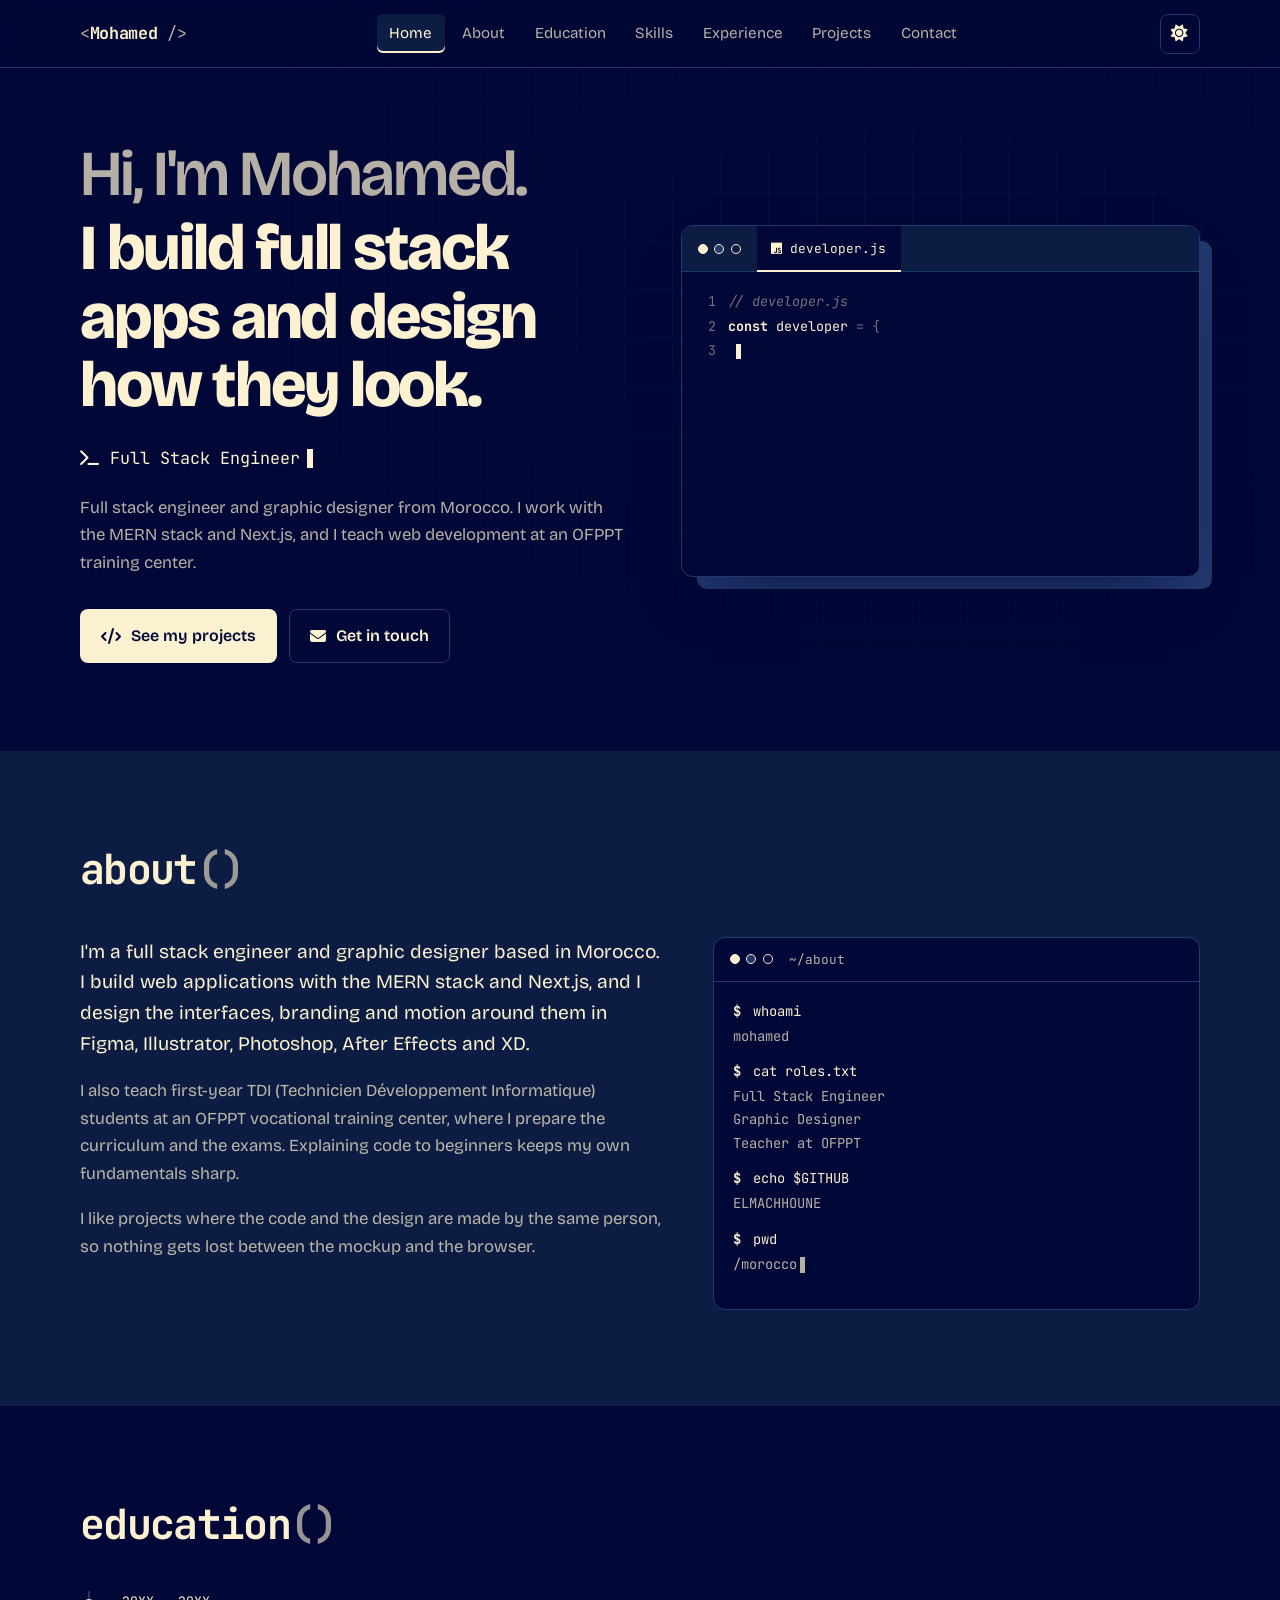
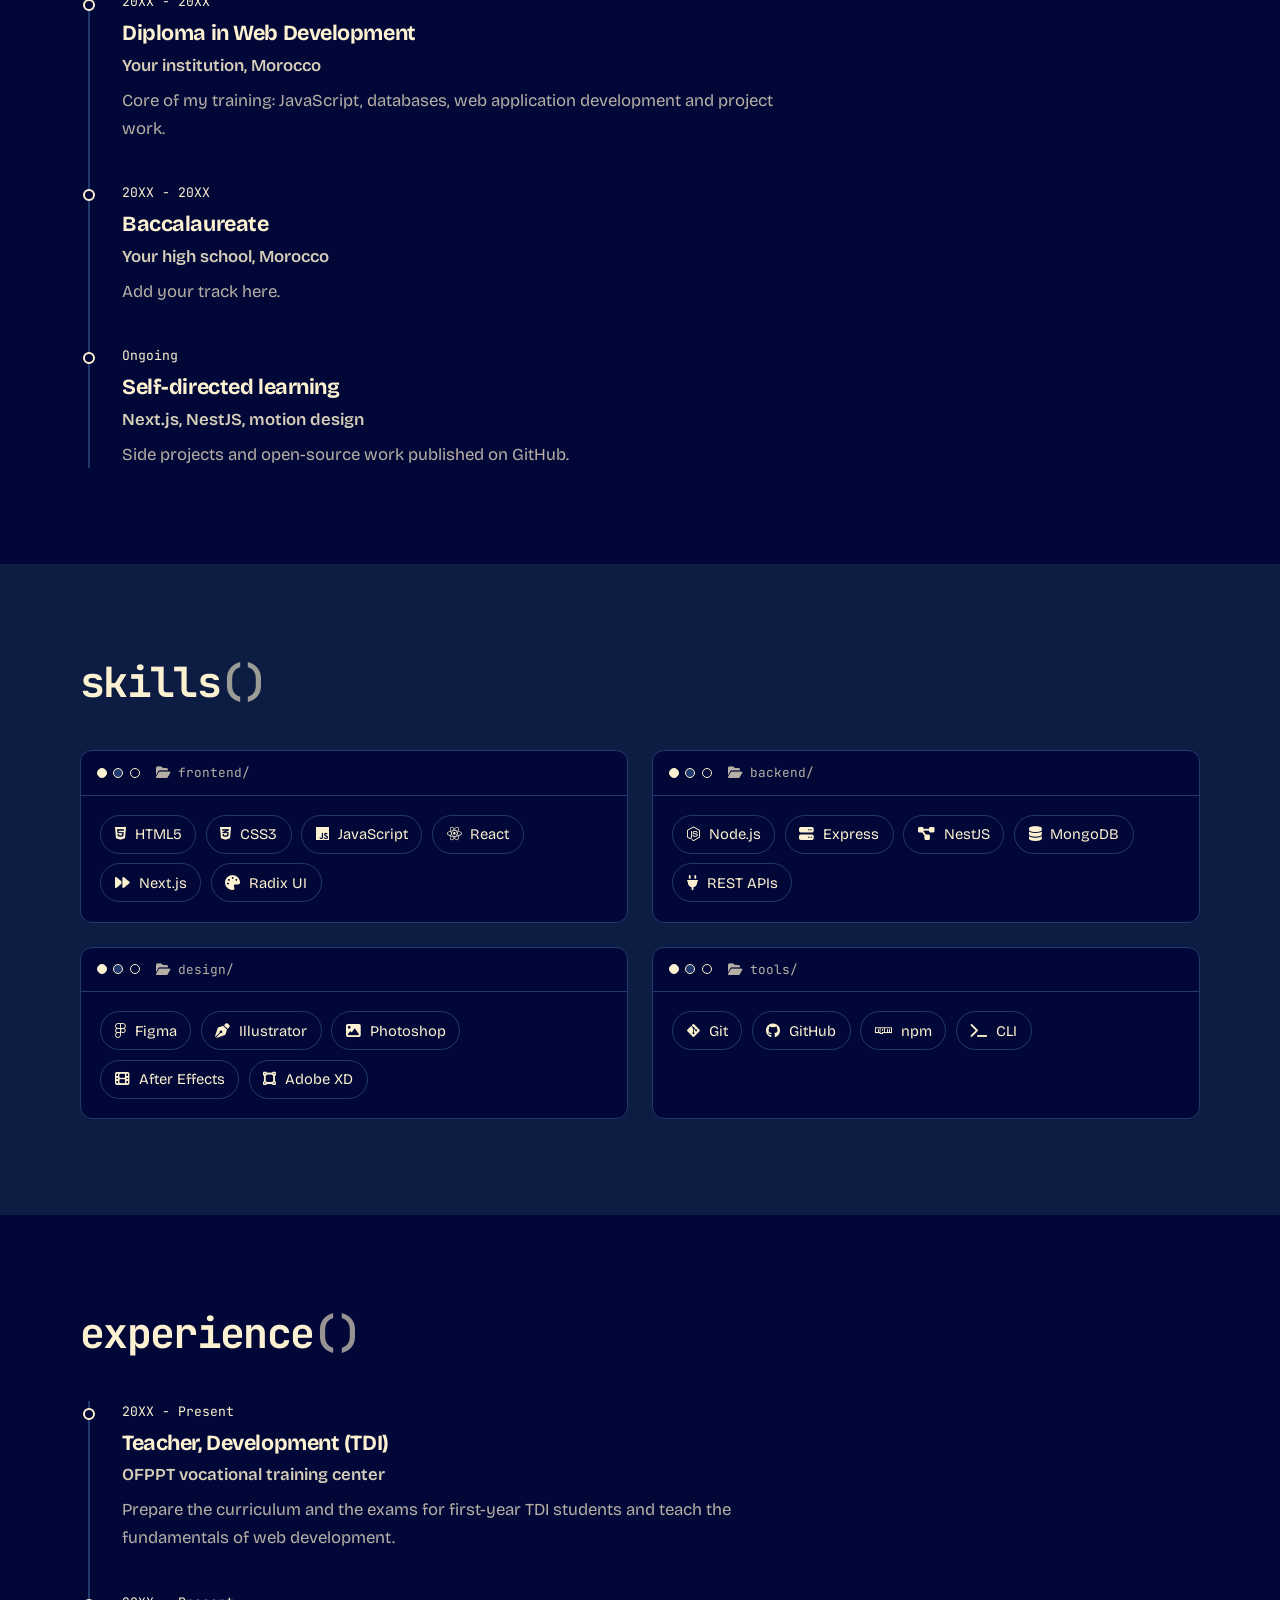
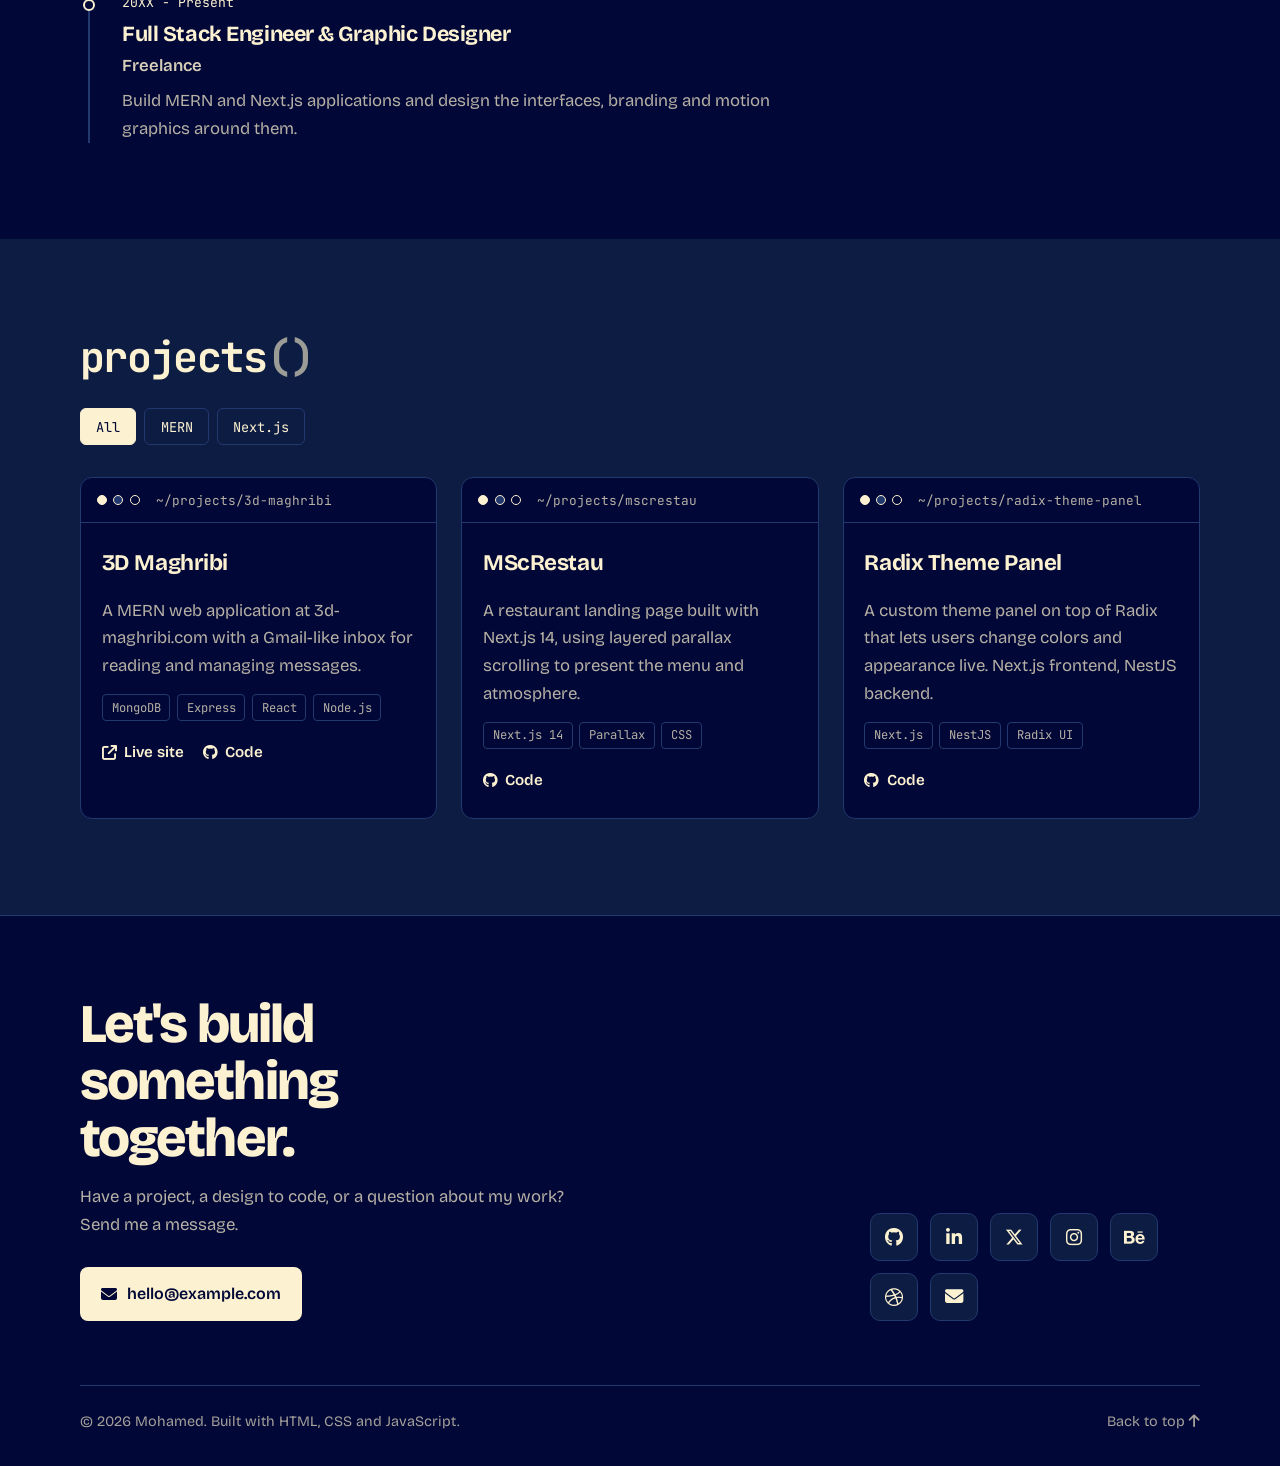
==== portfolio claude/index.html @ 21134407 "first commit" ====
<!doctype html>
<html lang="en" data-theme="dark">
  <head>
    <meta charset="UTF-8" />
    <meta name="viewport" content="width=device-width, initial-scale=1" />
    <title>Mohamed | Full Stack Engineer &amp; Graphic Designer</title>
    <meta
      name="description"
      content="Portfolio of Mohamed, a full stack engineer and graphic designer from Morocco working with the MERN stack and Next.js."
    />

    <link rel="preconnect" href="https://fonts.googleapis.com" />
    <link rel="preconnect" href="https://fonts.gstatic.com" crossorigin />
    <link
      href="https://fonts.googleapis.com/css2?family=Bricolage+Grotesque:opsz,wght@12..96,400;12..96,600;12..96,800&family=JetBrains+Mono:wght@400;500;700&display=swap"
      rel="stylesheet"
    />
    <link
      rel="stylesheet"
      href="https://cdnjs.cloudflare.com/ajax/libs/font-awesome/6.5.2/css/all.min.css"
    />
    <link rel="stylesheet" href="style.css" />

    <!-- Apply the saved theme before the page paints (prevents a flash) -->
    <script>
      (function () {
        try {
          var t = localStorage.getItem("theme");
          if (t) document.documentElement.setAttribute("data-theme", t);
        } catch (e) {}
      })();
    </script>
  </head>
  <body>
    <div class="progress" aria-hidden="true"></div>

    <!-- ============ NAVBAR ============ -->
    <header class="nav">
      <div class="container nav__inner">
        <a class="brand" href="#home" aria-label="Mohamed, back to top">
          <span class="brand__tag">&lt;</span>Mohamed<span class="brand__tag">
            /&gt;</span
          >
        </a>

        <nav class="nav__menu" id="menu" aria-label="Main">
          <ul class="nav__links">
            <li><a href="#home">Home</a></li>
            <li><a href="#about">About</a></li>
            <li><a href="#education">Education</a></li>
            <li><a href="#skills">Skills</a></li>
            <li><a href="#experience">Experience</a></li>
            <li><a href="#projects">Projects</a></li>
            <li><a href="#contact">Contact</a></li>
          </ul>
        </nav>

        <div class="nav__actions">
          <button
            class="icon-btn"
            id="themeToggle"
            type="button"
            aria-label="Switch to light theme"
          >
            <i class="fa-solid fa-sun" aria-hidden="true"></i>
          </button>
          <button
            class="icon-btn burger"
            id="burger"
            type="button"
            aria-label="Open menu"
            aria-expanded="false"
            aria-controls="menu"
          >
            <i class="fa-solid fa-bars" aria-hidden="true"></i>
          </button>
        </div>
      </div>
    </header>

    <main>
      <!-- ============ HERO ============ -->
      <section class="hero" id="home">
        <div class="container hero__grid">
          <div class="hero__copy">
            <h1 class="hero__title">
              <span class="hero__hello">Hi, I'm Mohamed.</span>
              I build full stack apps and design how they look.
            </h1>

            <p class="hero__role" aria-hidden="true">
              <i class="fa-solid fa-terminal"></i>
              <span id="role">Full Stack Engineer</span
              ><span class="caret caret--inline"></span>
            </p>

            <p class="hero__lead">
              Full stack engineer and graphic designer from Morocco. I work with
              the MERN stack and Next.js, and I teach web development at an
              OFPPT training center.
            </p>

            <div class="hero__cta">
              <a class="btn btn--primary" href="#projects">
                <i class="fa-solid fa-code" aria-hidden="true"></i> See my
                projects
              </a>
              <a class="btn btn--ghost" href="#contact">
                <i class="fa-solid fa-envelope" aria-hidden="true"></i> Get in
                touch
              </a>
            </div>
          </div>

          <figure
            class="editor"
            aria-label="A code editor showing a summary of Mohamed's profile"
          >
            <div class="editor__bar">
              <span class="dots" aria-hidden="true"><i></i><i></i><i></i></span>
              <span class="editor__tab"
                ><i class="fa-brands fa-js" aria-hidden="true"></i>
                developer.js</span
              >
            </div>
            <pre
              class="editor__body"
              aria-hidden="true"
            ><code id="code"></code></pre>
          </figure>
        </div>
      </section>

      <!-- ============ ABOUT ============ -->
      <section class="section section--alt" id="about">
        <div class="container">
          <h2 class="title">
            <span>about</span><span class="title__paren">()</span>
          </h2>

          <div class="about">
            <div class="about__text">
              <p>
                I'm a full stack engineer and graphic designer based in Morocco.
                I build web applications with the MERN stack and Next.js, and I
                design the interfaces, branding and motion around them in Figma,
                Illustrator, Photoshop, After Effects and XD.
              </p>
              <p>
                I also teach first-year TDI (Technicien Développement
                Informatique) students at an OFPPT vocational training center,
                where I prepare the curriculum and the exams. Explaining code to
                beginners keeps my own fundamentals sharp.
              </p>
              <p>
                I like projects where the code and the design are made by the
                same person, so nothing gets lost between the mockup and the
                browser.
              </p>
            </div>

            <div
              class="window"
              role="img"
              aria-label="Terminal output: whoami, roles, github and location"
            >
              <div class="window__bar">
                <span class="dots" aria-hidden="true"
                  ><i></i><i></i><i></i
                ></span>
                <span class="window__path">~/about</span>
              </div>
              <div class="term" aria-hidden="true">
                <p><span class="term__prompt">$</span> whoami</p>
                <p class="term__out">mohamed</p>
                <p><span class="term__prompt">$</span> cat roles.txt</p>
                <p class="term__out">
                  Full Stack Engineer<br />Graphic Designer<br />Teacher at
                  OFPPT
                </p>
                <p><span class="term__prompt">$</span> echo $GITHUB</p>
                <p class="term__out">ELMACHHOUNE</p>
                <p><span class="term__prompt">$</span> pwd</p>
                <p class="term__out">
                  /morocco <span class="caret caret--inline"></span>
                </p>
              </div>
            </div>
          </div>
        </div>
      </section>

      <!-- ============ EDUCATION ============ -->
      <!-- EDIT: replace the placeholder diplomas, schools and years with your own -->
      <section class="section" id="education">
        <div class="container">
          <h2 class="title">
            <span>education</span><span class="title__paren">()</span>
          </h2>

          <ol class="timeline">
            <li class="timeline__item">
              <p class="timeline__meta">20XX - 20XX</p>
              <h3>Diploma in Web Development</h3>
              <p class="timeline__where">Your institution, Morocco</p>
              <p>
                Core of my training: JavaScript, databases, web application
                development and project work.
              </p>
            </li>
            <li class="timeline__item">
              <p class="timeline__meta">20XX - 20XX</p>
              <h3>Baccalaureate</h3>
              <p class="timeline__where">Your high school, Morocco</p>
              <p>Add your track here.</p>
            </li>
            <li class="timeline__item">
              <p class="timeline__meta">Ongoing</p>
              <h3>Self-directed learning</h3>
              <p class="timeline__where">Next.js, NestJS, motion design</p>
              <p>Side projects and open-source work published on GitHub.</p>
            </li>
          </ol>
        </div>
      </section>

      <!-- ============ SKILLS ============ -->
      <section class="section section--alt" id="skills">
        <div class="container">
          <h2 class="title">
            <span>skills</span><span class="title__paren">()</span>
          </h2>

          <div class="skills">
            <article class="window">
              <div class="window__bar">
                <span class="dots" aria-hidden="true"
                  ><i></i><i></i><i></i
                ></span>
                <span class="window__path"
                  ><i class="fa-solid fa-folder-open" aria-hidden="true"></i>
                  frontend/</span
                >
              </div>
              <ul class="chips">
                <li class="chip">
                  <i class="fa-brands fa-html5" aria-hidden="true"></i> HTML5
                </li>
                <li class="chip">
                  <i class="fa-brands fa-css3-alt" aria-hidden="true"></i> CSS3
                </li>
                <li class="chip">
                  <i class="fa-brands fa-js" aria-hidden="true"></i> JavaScript
                </li>
                <li class="chip">
                  <i class="fa-brands fa-react" aria-hidden="true"></i> React
                </li>
                <li class="chip">
                  <i class="fa-solid fa-forward" aria-hidden="true"></i> Next.js
                </li>
                <li class="chip">
                  <i class="fa-solid fa-palette" aria-hidden="true"></i> Radix
                  UI
                </li>
              </ul>
            </article>

            <article class="window">
              <div class="window__bar">
                <span class="dots" aria-hidden="true"
                  ><i></i><i></i><i></i
                ></span>
                <span class="window__path"
                  ><i class="fa-solid fa-folder-open" aria-hidden="true"></i>
                  backend/</span
                >
              </div>
              <ul class="chips">
                <li class="chip">
                  <i class="fa-brands fa-node-js" aria-hidden="true"></i>
                  Node.js
                </li>
                <li class="chip">
                  <i class="fa-solid fa-server" aria-hidden="true"></i> Express
                </li>
                <li class="chip">
                  <i class="fa-solid fa-diagram-project" aria-hidden="true"></i>
                  NestJS
                </li>
                <li class="chip">
                  <i class="fa-solid fa-database" aria-hidden="true"></i>
                  MongoDB
                </li>
                <li class="chip">
                  <i class="fa-solid fa-plug" aria-hidden="true"></i> REST APIs
                </li>
              </ul>
            </article>

            <article class="window">
              <div class="window__bar">
                <span class="dots" aria-hidden="true"
                  ><i></i><i></i><i></i
                ></span>
                <span class="window__path"
                  ><i class="fa-solid fa-folder-open" aria-hidden="true"></i>
                  design/</span
                >
              </div>
              <ul class="chips">
                <li class="chip">
                  <i class="fa-brands fa-figma" aria-hidden="true"></i> Figma
                </li>
                <li class="chip">
                  <i class="fa-solid fa-pen-nib" aria-hidden="true"></i>
                  Illustrator
                </li>
                <li class="chip">
                  <i class="fa-solid fa-image" aria-hidden="true"></i> Photoshop
                </li>
                <li class="chip">
                  <i class="fa-solid fa-film" aria-hidden="true"></i> After
                  Effects
                </li>
                <li class="chip">
                  <i class="fa-solid fa-vector-square" aria-hidden="true"></i>
                  Adobe XD
                </li>
              </ul>
            </article>

            <article class="window">
              <div class="window__bar">
                <span class="dots" aria-hidden="true"
                  ><i></i><i></i><i></i
                ></span>
                <span class="window__path"
                  ><i class="fa-solid fa-folder-open" aria-hidden="true"></i>
                  tools/</span
                >
              </div>
              <ul class="chips">
                <li class="chip">
                  <i class="fa-brands fa-git-alt" aria-hidden="true"></i> Git
                </li>
                <li class="chip">
                  <i class="fa-brands fa-github" aria-hidden="true"></i> GitHub
                </li>
                <li class="chip">
                  <i class="fa-brands fa-npm" aria-hidden="true"></i> npm
                </li>
                <li class="chip">
                  <i class="fa-solid fa-terminal" aria-hidden="true"></i> CLI
                </li>
              </ul>
            </article>
          </div>
        </div>
      </section>

      <!-- ============ EXPERIENCE ============ -->
      <!-- EDIT: adjust dates and add more roles as needed -->
      <section class="section" id="experience">
        <div class="container">
          <h2 class="title">
            <span>experience</span><span class="title__paren">()</span>
          </h2>

          <ol class="timeline">
            <li class="timeline__item">
              <p class="timeline__meta">20XX - Present</p>
              <h3>Teacher, Development (TDI)</h3>
              <p class="timeline__where">OFPPT vocational training center</p>
              <p>
                Prepare the curriculum and the exams for first-year TDI students
                and teach the fundamentals of web development.
              </p>
            </li>
            <li class="timeline__item">
              <p class="timeline__meta">20XX - Present</p>
              <h3>Full Stack Engineer &amp; Graphic Designer</h3>
              <p class="timeline__where">Freelance</p>
              <p>
                Build MERN and Next.js applications and design the interfaces,
                branding and motion graphics around them.
              </p>
            </li>
          </ol>
        </div>
      </section>

      <!-- ============ PROJECTS ============ -->
      <!-- EDIT: update repository links. Add more cards by copying one <article> -->
      <section class="section section--alt" id="projects">
        <div class="container">
          <h2 class="title">
            <span>projects</span><span class="title__paren">()</span>
          </h2>

          <div class="filters" role="group" aria-label="Filter projects">
            <button
              class="filter is-active"
              type="button"
              data-filter="all"
              aria-pressed="true"
            >
              All
            </button>
            <button
              class="filter"
              type="button"
              data-filter="mern"
              aria-pressed="false"
            >
              MERN
            </button>
            <button
              class="filter"
              type="button"
              data-filter="next"
              aria-pressed="false"
            >
              Next.js
            </button>
          </div>

          <div class="projects">
            <article class="window project" data-tags="mern">
              <div class="window__bar">
                <span class="dots" aria-hidden="true"
                  ><i></i><i></i><i></i
                ></span>
                <span class="window__path">~/projects/3d-maghribi</span>
              </div>
              <div class="project__body">
                <h3>3D Maghribi</h3>
                <p>
                  A MERN web application at 3d-maghribi.com with a Gmail-like
                  inbox for reading and managing messages.
                </p>
                <ul class="tags">
                  <li>MongoDB</li>
                  <li>Express</li>
                  <li>React</li>
                  <li>Node.js</li>
                </ul>
                <div class="project__links">
                  <a
                    href="https://3d-maghribi.com"
                    target="_blank"
                    rel="noopener noreferrer"
                    ><i
                      class="fa-solid fa-arrow-up-right-from-square"
                      aria-hidden="true"
                    ></i>
                    Live site</a
                  >
                  <a
                    href="https://github.com/ELMACHHOUNE"
                    target="_blank"
                    rel="noopener noreferrer"
                    ><i class="fa-brands fa-github" aria-hidden="true"></i>
                    Code</a
                  >
                </div>
              </div>
            </article>

            <article class="window project" data-tags="next">
              <div class="window__bar">
                <span class="dots" aria-hidden="true"
                  ><i></i><i></i><i></i
                ></span>
                <span class="window__path">~/projects/mscrestau</span>
              </div>
              <div class="project__body">
                <h3>MScRestau</h3>
                <p>
                  A restaurant landing page built with Next.js 14, using layered
                  parallax scrolling to present the menu and atmosphere.
                </p>
                <ul class="tags">
                  <li>Next.js 14</li>
                  <li>Parallax</li>
                  <li>CSS</li>
                </ul>
                <div class="project__links">
                  <a
                    href="https://github.com/ELMACHHOUNE"
                    target="_blank"
                    rel="noopener noreferrer"
                    ><i class="fa-brands fa-github" aria-hidden="true"></i>
                    Code</a
                  >
                </div>
              </div>
            </article>

            <article class="window project" data-tags="next">
              <div class="window__bar">
                <span class="dots" aria-hidden="true"
                  ><i></i><i></i><i></i
                ></span>
                <span class="window__path">~/projects/radix-theme-panel</span>
              </div>
              <div class="project__body">
                <h3>Radix Theme Panel</h3>
                <p>
                  A custom theme panel on top of Radix that lets users change
                  colors and appearance live. Next.js frontend, NestJS backend.
                </p>
                <ul class="tags">
                  <li>Next.js</li>
                  <li>NestJS</li>
                  <li>Radix UI</li>
                </ul>
                <div class="project__links">
                  <a
                    href="https://github.com/ELMACHHOUNE"
                    target="_blank"
                    rel="noopener noreferrer"
                    ><i class="fa-brands fa-github" aria-hidden="true"></i>
                    Code</a
                  >
                </div>
              </div>
            </article>
          </div>
        </div>
      </section>
    </main>

    <!-- ============ FOOTER ============ -->
    <!-- EDIT: replace the email and the social links with your own -->
    <footer class="footer" id="contact">
      <div class="container">
        <div class="footer__top">
          <div>
            <h2 class="footer__title">Let's build something together.</h2>
            <p class="footer__lead">
              Have a project, a design to code, or a question about my work?
              Send me a message.
            </p>
            <a class="btn btn--primary" href="mailto:hello@example.com">
              <i class="fa-solid fa-envelope" aria-hidden="true"></i>
              hello@example.com
            </a>
          </div>

          <ul class="social" aria-label="Social media">
            <li>
              <a
                href="https://github.com/ELMACHHOUNE"
                target="_blank"
                rel="noopener noreferrer"
                aria-label="GitHub"
                ><i class="fa-brands fa-github"></i
              ></a>
            </li>
            <li>
              <a
                href="https://www.linkedin.com/in/your-username"
                target="_blank"
                rel="noopener noreferrer"
                aria-label="LinkedIn"
                ><i class="fa-brands fa-linkedin-in"></i
              ></a>
            </li>
            <li>
              <a
                href="https://x.com/your-username"
                target="_blank"
                rel="noopener noreferrer"
                aria-label="X (Twitter)"
                ><i class="fa-brands fa-x-twitter"></i
              ></a>
            </li>
            <li>
              <a
                href="https://www.instagram.com/your-username"
                target="_blank"
                rel="noopener noreferrer"
                aria-label="Instagram"
                ><i class="fa-brands fa-instagram"></i
              ></a>
            </li>
            <li>
              <a
                href="https://www.behance.net/your-username"
                target="_blank"
                rel="noopener noreferrer"
                aria-label="Behance"
                ><i class="fa-brands fa-behance"></i
              ></a>
            </li>
            <li>
              <a
                href="https://dribbble.com/your-username"
                target="_blank"
                rel="noopener noreferrer"
                aria-label="Dribbble"
                ><i class="fa-brands fa-dribbble"></i
              ></a>
            </li>
            <li>
              <a href="mailto:hello@example.com" aria-label="Email"
                ><i class="fa-solid fa-envelope"></i
              ></a>
            </li>
          </ul>
        </div>

        <div class="footer__bottom">
          <p>
            &copy; <span id="year">2026</span> Mohamed. Built with HTML, CSS and
            JavaScript.
          </p>
          <a href="#home"
            >Back to top <i class="fa-solid fa-arrow-up" aria-hidden="true"></i
          ></a>
        </div>
      </div>
    </footer>

    <script src="script.js"></script>
  </body>
</html>
---- portfolio claude/style.css ----
/* ==========================================================
   Palette
   #FCF1D0  cream
   #22396F  blue
   #0D1C42  navy
   #010736  midnight
   ========================================================== */

:root {
  --cream: #fcf1d0;
  --blue: #22396f;
  --navy: #0d1c42;
  --midnight: #010736;

  /* Theme tokens (dark is the default) */
  --bg: var(--midnight);
  --bg-2: var(--navy);
  --line: var(--blue);
  --text: var(--cream);
  --muted: color-mix(in srgb, var(--cream) 72%, transparent);
  --accent: var(--cream);
  --on-accent: var(--midnight);

  --nav-h: 68px;
  --radius: 10px;
  --font-sans:
    "Bricolage Grotesque", system-ui, -apple-system, "Segoe UI", sans-serif;
  --font-mono:
    "JetBrains Mono", ui-monospace, "SFMono-Regular", Menlo, Consolas, monospace;
}

[data-theme="light"] {
  --bg: var(--cream);
  --bg-2: color-mix(in srgb, var(--cream) 90%, var(--blue) 10%);
  --line: color-mix(in srgb, var(--blue) 40%, transparent);
  --text: var(--midnight);
  --muted: color-mix(in srgb, var(--midnight) 72%, transparent);
  --accent: var(--blue);
  --on-accent: var(--cream);
}

/* ---------- Base ---------- */
*,
*::before,
*::after {
  box-sizing: border-box;
}

html {
  scroll-behavior: smooth;
}

body {
  margin: 0;
  font-family: var(--font-sans);
  font-size: 1.05rem;
  line-height: 1.65;
  color: var(--text);
  background: var(--bg);
  -webkit-font-smoothing: antialiased;
  transition:
    background-color 0.3s,
    color 0.3s;
}

h1,
h2,
h3,
p,
ul,
ol,
figure {
  margin: 0;
}
ul,
ol {
  padding: 0;
  list-style: none;
}
a {
  color: inherit;
  text-decoration: none;
}
img {
  max-width: 100%;
  display: block;
}
button {
  font: inherit;
  color: inherit;
  cursor: pointer;
}

::selection {
  background: var(--blue);
  color: var(--cream);
}

:focus-visible {
  outline: 2px solid var(--accent);
  outline-offset: 3px;
  border-radius: 4px;
}

.container {
  width: min(1120px, 100% - 2.5rem);
  margin-inline: auto;
}

/* ---------- Scroll progress ---------- */
.progress {
  position: fixed;
  inset: 0 0 auto 0;
  height: 3px;
  background: var(--accent);
  transform-origin: left;
  transform: scaleX(var(--p, 0));
  z-index: 101;
}

/* ---------- Navbar ---------- */
.nav {
  position: fixed;
  inset: 0 0 auto 0;
  z-index: 100;
  height: var(--nav-h);
  background: color-mix(in srgb, var(--bg) 86%, transparent);
  -webkit-backdrop-filter: blur(10px);
  backdrop-filter: blur(10px);
  border-bottom: 1px solid var(--line);
}

.nav__inner {
  height: 100%;
  display: flex;
  align-items: center;
  justify-content: space-between;
  gap: 1rem;
}

.brand {
  font-family: var(--font-mono);
  font-weight: 700;
  font-size: 1.05rem;
  letter-spacing: -0.02em;
}
.brand__tag {
  color: var(--muted);
  font-weight: 400;
}

.nav__links {
  display: flex;
  gap: 0.25rem;
}

.nav__links a {
  display: block;
  padding: 0.45rem 0.8rem;
  border-radius: 6px;
  font-size: 0.95rem;
  color: var(--muted);
  transition:
    color 0.2s,
    background-color 0.2s;
}
.nav__links a:hover {
  color: var(--text);
  background: var(--bg-2);
}
.nav__links a.is-active {
  color: var(--text);
  background: var(--bg-2);
  box-shadow: inset 0 -2px 0 var(--accent);
}

.nav__actions {
  display: flex;
  gap: 0.5rem;
}

.icon-btn {
  display: inline-grid;
  place-items: center;
  width: 40px;
  height: 40px;
  border: 1px solid var(--line);
  border-radius: 8px;
  background: transparent;
  transition:
    background-color 0.2s,
    border-color 0.2s;
}
.icon-btn:hover {
  background: var(--bg-2);
  border-color: var(--accent);
}

.burger {
  display: none;
}

@media (max-width: 860px) {
  .burger {
    display: inline-grid;
  }

  .nav__menu {
    position: absolute;
    inset: var(--nav-h) 0 auto 0;
    display: none;
    padding: 0.75rem 1.25rem 1.25rem;
    background: var(--bg);
    border-bottom: 1px solid var(--line);
  }
  .nav__menu.is-open {
    display: block;
  }
  .nav__links {
    flex-direction: column;
  }
  .nav__links a {
    padding: 0.75rem 0.8rem;
  }
}

/* ---------- Buttons ---------- */
.btn {
  display: inline-flex;
  align-items: center;
  gap: 0.6rem;
  padding: 0.8rem 1.25rem;
  border: 1px solid transparent;
  border-radius: 8px;
  font-weight: 600;
  font-size: 1rem;
  transition:
    transform 0.15s,
    background-color 0.2s,
    border-color 0.2s;
}
.btn:hover {
  transform: translateY(-2px);
}

.btn--primary {
  background: var(--accent);
  color: var(--on-accent);
}
.btn--ghost {
  border-color: var(--line);
  background: transparent;
  color: var(--text);
}
.btn--ghost:hover {
  border-color: var(--accent);
  background: var(--bg-2);
}

/* ---------- Hero ---------- */
.hero {
  position: relative;
  padding: calc(var(--nav-h) + 4.5rem) 0 5.5rem;
  overflow: hidden;
}

/* faint code-grid backdrop */
.hero::before {
  content: "";
  position: absolute;
  inset: 0;
  background-image:
    linear-gradient(var(--line) 1px, transparent 1px),
    linear-gradient(90deg, var(--line) 1px, transparent 1px);
  background-size: 48px 48px;
  opacity: 0.22;
  -webkit-mask-image: radial-gradient(
    ellipse at 70% 40%,
    #000 0%,
    transparent 70%
  );
  mask-image: radial-gradient(ellipse at 70% 40%, #000 0%, transparent 70%);
  pointer-events: none;
}

.hero__grid {
  position: relative;
  display: grid;
  grid-template-columns: 1.05fr 1fr;
  gap: 3.5rem;
  align-items: center;
}

.hero__title {
  font-size: clamp(2.3rem, 5.2vw, 4rem);
  font-weight: 800;
  line-height: 1.07;
  letter-spacing: -0.035em;
}
.hero__hello {
  display: block;
  color: var(--muted);
  font-weight: 600;
  margin-bottom: 0.35rem;
}

.hero__role {
  display: flex;
  align-items: center;
  gap: 0.7rem;
  margin-top: 1.5rem;
  min-height: 1.8em;
  font-family: var(--font-mono);
  font-size: 1.05rem;
  color: var(--accent);
}

.hero__lead {
  max-width: 54ch;
  margin-top: 1.25rem;
  color: var(--muted);
}

.hero__cta {
  display: flex;
  flex-wrap: wrap;
  gap: 0.8rem;
  margin-top: 2rem;
}

@media (max-width: 920px) {
  .hero__grid {
    grid-template-columns: 1fr;
    gap: 2.5rem;
  }
}

/* ---------- Code editor (hero) ---------- */
.editor {
  --e-dim: color-mix(in srgb, var(--cream) 45%, transparent);
  --e-prop: color-mix(in srgb, var(--cream) 62%, var(--blue));

  background: var(--midnight);
  color: var(--cream);
  border: 1px solid var(--blue);
  border-radius: 12px;
  box-shadow:
    0 30px 60px -30px rgba(1, 7, 54, 0.8),
    14px 14px 0 -2px var(--blue);
  overflow: hidden;
}

.editor__bar {
  display: flex;
  align-items: center;
  gap: 1rem;
  padding: 0 1rem;
  background: var(--navy);
  border-bottom: 1px solid var(--blue);
}

.editor__tab {
  display: inline-flex;
  align-items: center;
  gap: 0.5rem;
  padding: 0.7rem 0.9rem;
  font-family: var(--font-mono);
  font-size: 0.8rem;
  background: var(--midnight);
  border-bottom: 2px solid var(--cream);
  margin-bottom: -1px;
}

.editor__body {
  margin: 0;
  padding: 1.1rem 1rem 1.3rem;
  min-height: calc(11 * 1.8em + 2.4rem);
  overflow-x: auto;
  font-family: var(--font-mono);
  font-size: 0.84rem;
  line-height: 1.8;
  counter-reset: ln;
  white-space: pre;
}
.editor__body code {
  font: inherit;
}

.line {
  min-height: 1.8em;
}
.line::before {
  counter-increment: ln;
  content: counter(ln);
  display: inline-block;
  width: 2.2ch;
  margin-right: 1.6ch;
  text-align: right;
  color: var(--e-dim);
}

/* syntax tokens */
.t-c {
  color: var(--e-dim);
  font-style: italic;
}
.t-k {
  font-weight: 700;
}
.t-p {
  color: var(--e-prop);
}
.t-s {
  color: var(--cream);
}
.t-o {
  color: var(--e-dim);
}
.t-b {
  background: var(--blue);
  padding: 0 0.35em;
  border-radius: 3px;
}
.t-f {
  text-decoration: underline dotted var(--e-dim);
  text-underline-offset: 4px;
}

/* window dots */
.dots {
  display: inline-flex;
  gap: 0.4rem;
}
.dots i {
  width: 10px;
  height: 10px;
  border-radius: 50%;
  border: 1.5px solid var(--cream);
}
.dots i:nth-child(1) {
  background: var(--cream);
}
.dots i:nth-child(2) {
  background: var(--blue);
}
.dots i:nth-child(3) {
  background: transparent;
}

/* blinking caret */
.caret {
  display: inline-block;
  width: 0.6ch;
  height: 1.1em;
  vertical-align: text-bottom;
  background: currentColor;
  animation: blink 1s steps(1) infinite;
}
.caret--inline {
  margin-left: -0.3rem;
}
@keyframes blink {
  50% {
    opacity: 0;
  }
}

/* ---------- Sections ---------- */
.section {
  padding: 6rem 0;
  scroll-margin-top: var(--nav-h);
}
.section--alt {
  background: var(--bg-2);
}

.hero {
  scroll-margin-top: 0;
}

.title {
  margin-bottom: 2.75rem;
  font-family: var(--font-mono);
  font-size: clamp(1.8rem, 4vw, 2.6rem);
  font-weight: 700;
  letter-spacing: -0.04em;
  line-height: 1.1;
}
.title__paren {
  color: var(--accent);
  opacity: 0.6;
}

/* ---------- Window card (shared) ---------- */
.window {
  background: var(--bg-2);
  border: 1px solid var(--line);
  border-radius: 12px;
  overflow: hidden;
}
.section--alt .window {
  background: var(--bg);
}

.window__bar {
  display: flex;
  align-items: center;
  gap: 1rem;
  padding: 0.7rem 1rem;
  border-bottom: 1px solid var(--line);
}
.window__bar .dots i {
  border-color: var(--accent);
}
.window__bar .dots i:nth-child(1) {
  background: var(--accent);
}
.window__bar .dots i:nth-child(2) {
  background: var(--line);
}

.window__path {
  font-family: var(--font-mono);
  font-size: 0.8rem;
  color: var(--muted);
}

/* ---------- About ---------- */
.about {
  display: grid;
  grid-template-columns: 1.2fr 1fr;
  gap: 3rem;
  align-items: start;
}
.about__text {
  display: grid;
  gap: 1.1rem;
  max-width: 62ch;
}
.about__text p {
  color: var(--muted);
}
.about__text p:first-child {
  color: var(--text);
  font-size: 1.2rem;
  line-height: 1.6;
}

.term {
  padding: 1.1rem 1.2rem 1.3rem;
  font-family: var(--font-mono);
  font-size: 0.86rem;
  line-height: 1.7;
}
.term p + p {
  margin-top: 0.1rem;
}
.term__prompt {
  color: var(--accent);
  font-weight: 700;
  margin-right: 0.5ch;
}
.term__out {
  color: var(--muted);
  margin-bottom: 0.75rem;
}

@media (max-width: 920px) {
  .about {
    grid-template-columns: 1fr;
    gap: 2rem;
  }
}

/* ---------- Timeline (education + experience) ---------- */
.timeline {
  position: relative;
  max-width: 760px;
  margin-left: 0.5rem;
  padding-left: 2rem;
  border-left: 2px solid var(--line);
  display: grid;
  gap: 2.5rem;
}

.timeline__item {
  position: relative;
}
.timeline__item::before {
  content: "";
  position: absolute;
  left: calc(-2rem - 7px);
  top: 0.45rem;
  width: 12px;
  height: 12px;
  border-radius: 50%;
  background: var(--bg);
  border: 2px solid var(--accent);
}
.section--alt .timeline__item::before {
  background: var(--bg-2);
}

.timeline__meta {
  font-family: var(--font-mono);
  font-size: 0.82rem;
  color: var(--accent);
}
.timeline__item h3 {
  margin-top: 0.2rem;
  font-size: 1.35rem;
  letter-spacing: -0.02em;
}
.timeline__where {
  color: var(--text);
  font-weight: 600;
  opacity: 0.85;
}
.timeline__item p:last-child {
  margin-top: 0.45rem;
  color: var(--muted);
  max-width: 60ch;
}

/* ---------- Skills ---------- */
.skills {
  display: grid;
  grid-template-columns: repeat(2, 1fr);
  gap: 1.5rem;
}

.chips {
  display: flex;
  flex-wrap: wrap;
  gap: 0.6rem;
  padding: 1.2rem;
}

.chip {
  display: inline-flex;
  align-items: center;
  gap: 0.55rem;
  padding: 0.4rem 0.85rem;
  border: 1px solid var(--line);
  border-radius: 999px;
  font-size: 0.92rem;
  transition:
    border-color 0.2s,
    transform 0.15s;
}
.chip i {
  color: var(--accent);
}
.chip:hover {
  border-color: var(--accent);
  transform: translateY(-2px);
}

@media (max-width: 720px) {
  .skills {
    grid-template-columns: 1fr;
  }
}

/* ---------- Projects ---------- */
.filters {
  display: flex;
  flex-wrap: wrap;
  gap: 0.5rem;
  margin: -1rem 0 2rem;
}

.filter {
  padding: 0.4rem 0.95rem;
  border: 1px solid var(--line);
  border-radius: 6px;
  background: transparent;
  font-family: var(--font-mono);
  font-size: 0.85rem;
  transition:
    background-color 0.2s,
    color 0.2s,
    border-color 0.2s;
}
.filter:hover {
  border-color: var(--accent);
}
.filter.is-active {
  background: var(--accent);
  color: var(--on-accent);
  border-color: var(--accent);
}

.projects {
  display: grid;
  grid-template-columns: repeat(auto-fit, minmax(300px, 1fr));
  gap: 1.5rem;
}
.project[hidden] {
  display: none;
}

.project {
  transition:
    transform 0.2s,
    border-color 0.2s;
}
.project:hover {
  transform: translateY(-4px);
  border-color: var(--accent);
}

.project__body {
  padding: 1.4rem 1.3rem 1.5rem;
  display: grid;
  gap: 0.9rem;
}
.project__body h3 {
  font-size: 1.4rem;
  letter-spacing: -0.02em;
}
.project__body p {
  color: var(--muted);
}

.tags {
  display: flex;
  flex-wrap: wrap;
  gap: 0.4rem;
}
.tags li {
  padding: 0.15rem 0.55rem;
  border: 1px solid var(--line);
  border-radius: 4px;
  font-family: var(--font-mono);
  font-size: 0.76rem;
  color: var(--muted);
}

.project__links {
  display: flex;
  gap: 1.2rem;
  margin-top: 0.3rem;
  font-weight: 600;
  font-size: 0.95rem;
}
.project__links a {
  display: inline-flex;
  align-items: center;
  gap: 0.45rem;
  border-bottom: 1px solid transparent;
}
.project__links a:hover {
  border-bottom-color: var(--accent);
}
.project__links i {
  color: var(--accent);
}

/* ---------- Footer (always dark) ---------- */
.footer {
  scroll-margin-top: var(--nav-h);
  padding: 5rem 0 2rem;
  background: var(--midnight);
  color: var(--cream);
  border-top: 1px solid var(--blue);
}
.footer :focus-visible {
  outline-color: var(--cream);
}

.footer__top {
  display: flex;
  flex-wrap: wrap;
  gap: 3rem;
  justify-content: space-between;
  align-items: flex-end;
}

.footer__title {
  max-width: 14ch;
  font-size: clamp(2rem, 5vw, 3.4rem);
  font-weight: 800;
  line-height: 1.05;
  letter-spacing: -0.035em;
}
.footer__lead {
  max-width: 46ch;
  margin: 1rem 0 1.75rem;
  color: color-mix(in srgb, var(--cream) 72%, transparent);
}
.footer .btn--primary {
  background: var(--cream);
  color: var(--midnight);
}

.social {
  display: flex;
  flex-wrap: wrap;
  gap: 0.75rem;
  max-width: 330px;
}
.social a {
  display: grid;
  place-items: center;
  width: 48px;
  height: 48px;
  border: 1px solid var(--blue);
  border-radius: 10px;
  font-size: 1.15rem;
  background: var(--navy);
  transition:
    background-color 0.2s,
    color 0.2s,
    transform 0.15s,
    border-color 0.2s;
}
.social a:hover {
  background: var(--cream);
  color: var(--midnight);
  border-color: var(--cream);
  transform: translateY(-3px);
}

.footer__bottom {
  display: flex;
  flex-wrap: wrap;
  justify-content: space-between;
  gap: 1rem;
  margin-top: 4rem;
  padding-top: 1.5rem;
  border-top: 1px solid var(--blue);
  font-size: 0.9rem;
  color: color-mix(in srgb, var(--cream) 65%, transparent);
}
.footer__bottom a:hover {
  color: var(--cream);
}

/* ---------- Reduced motion ---------- */
@media (prefers-reduced-motion: reduce) {
  html {
    scroll-behavior: auto;
  }
  *,
  *::before,
  *::after {
    animation: none !important;
    transition: none !important;
  }
}
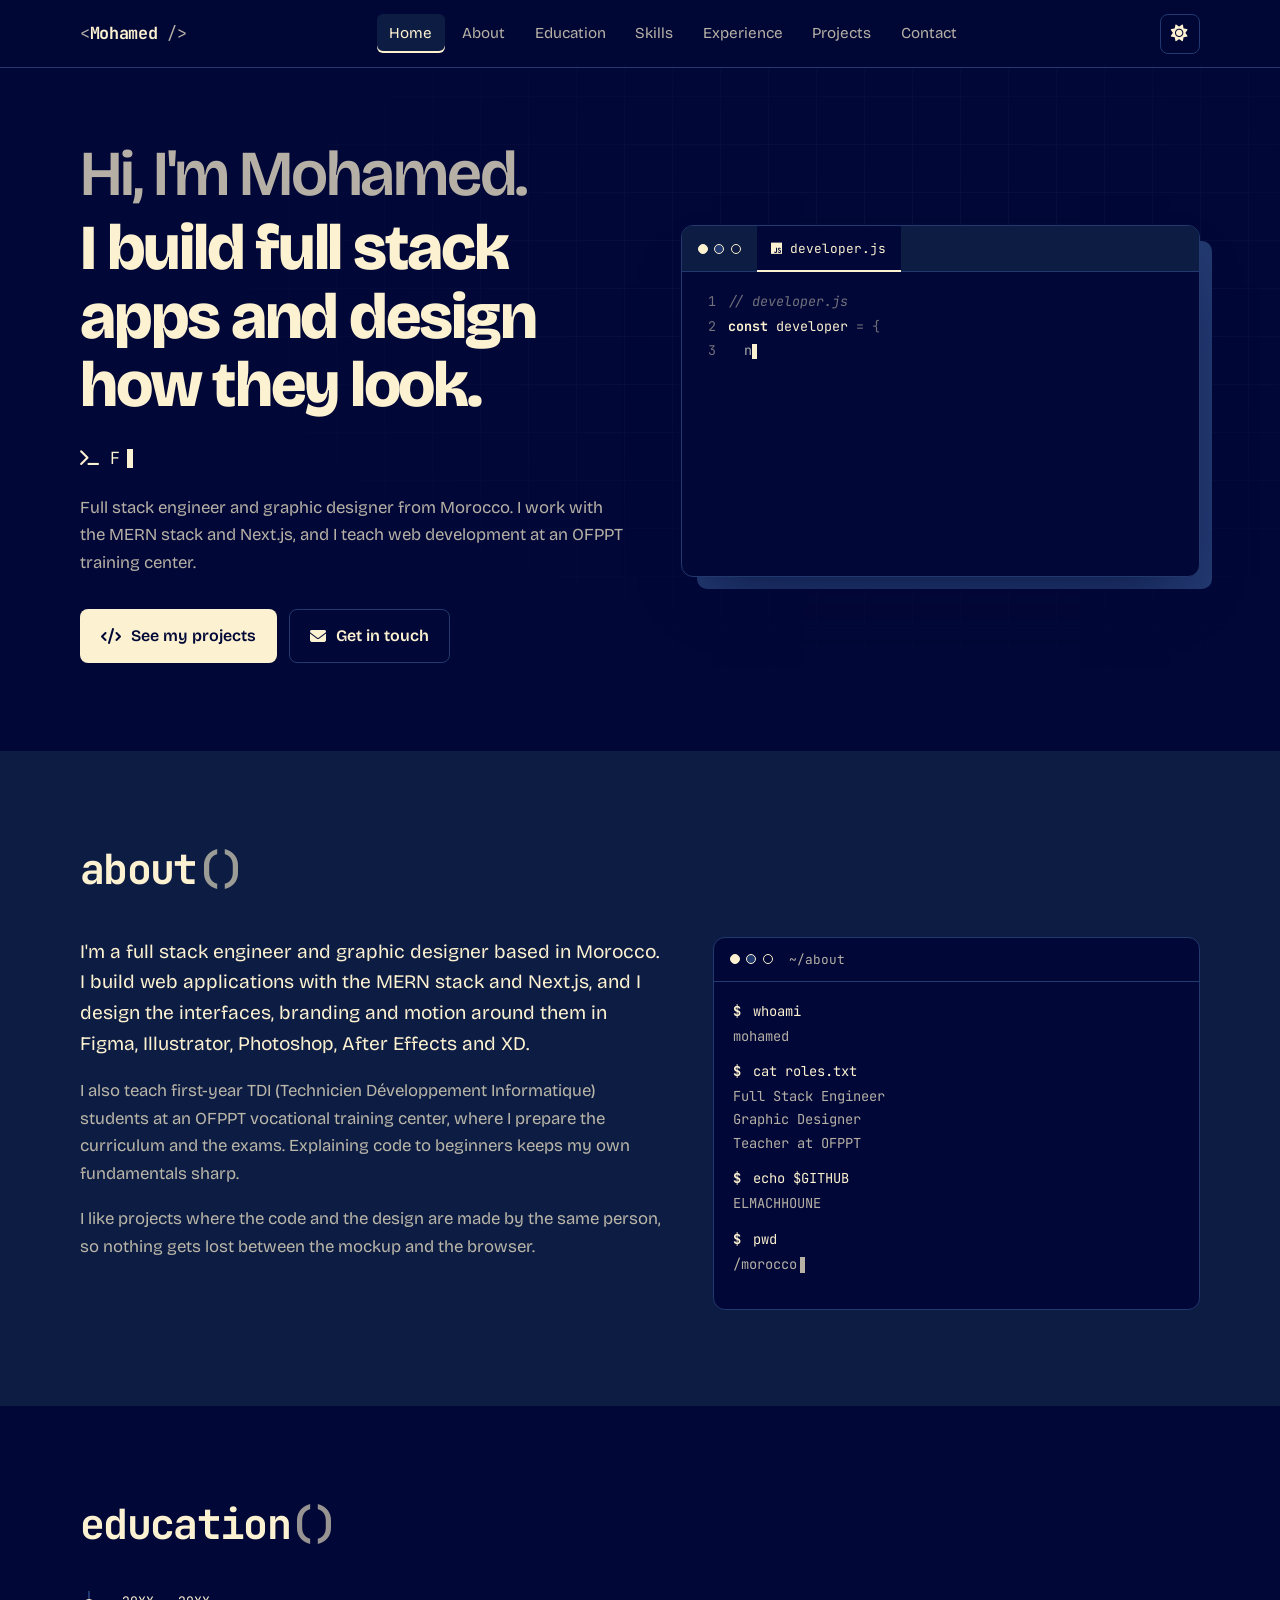
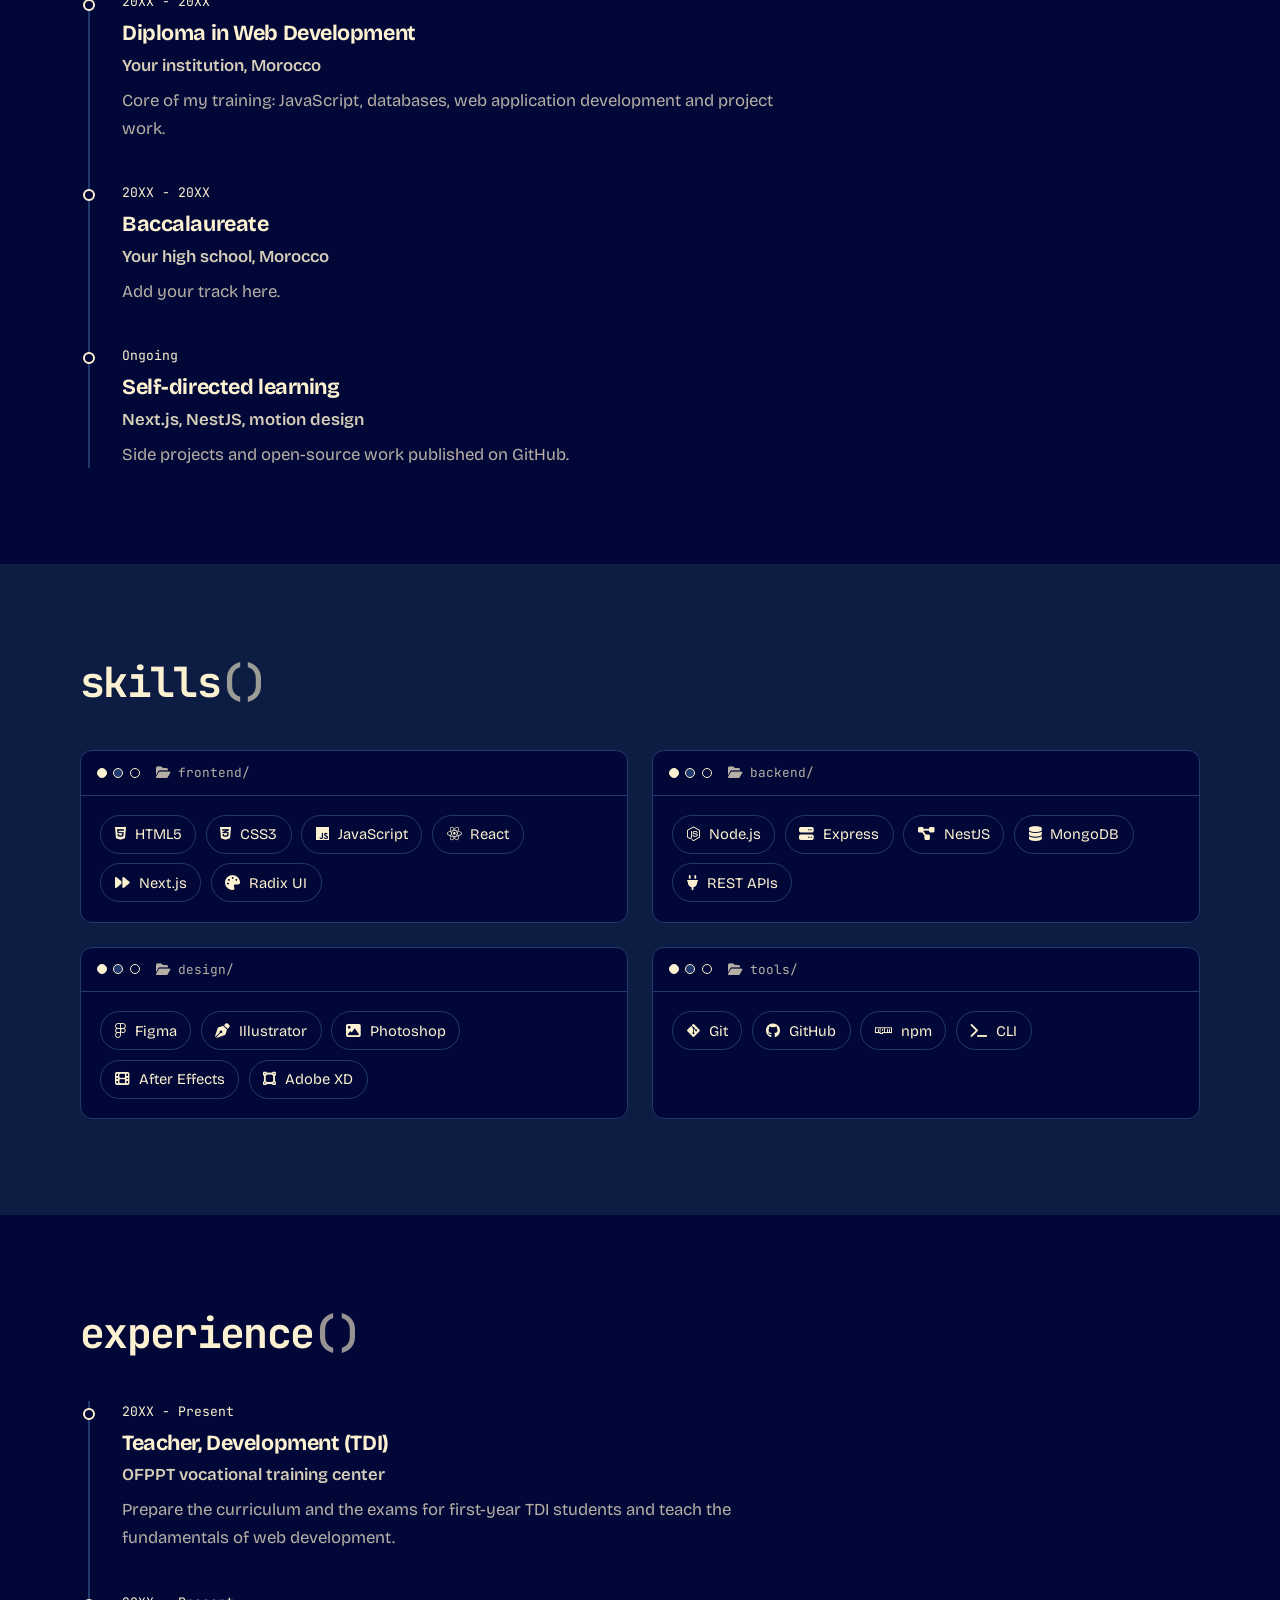
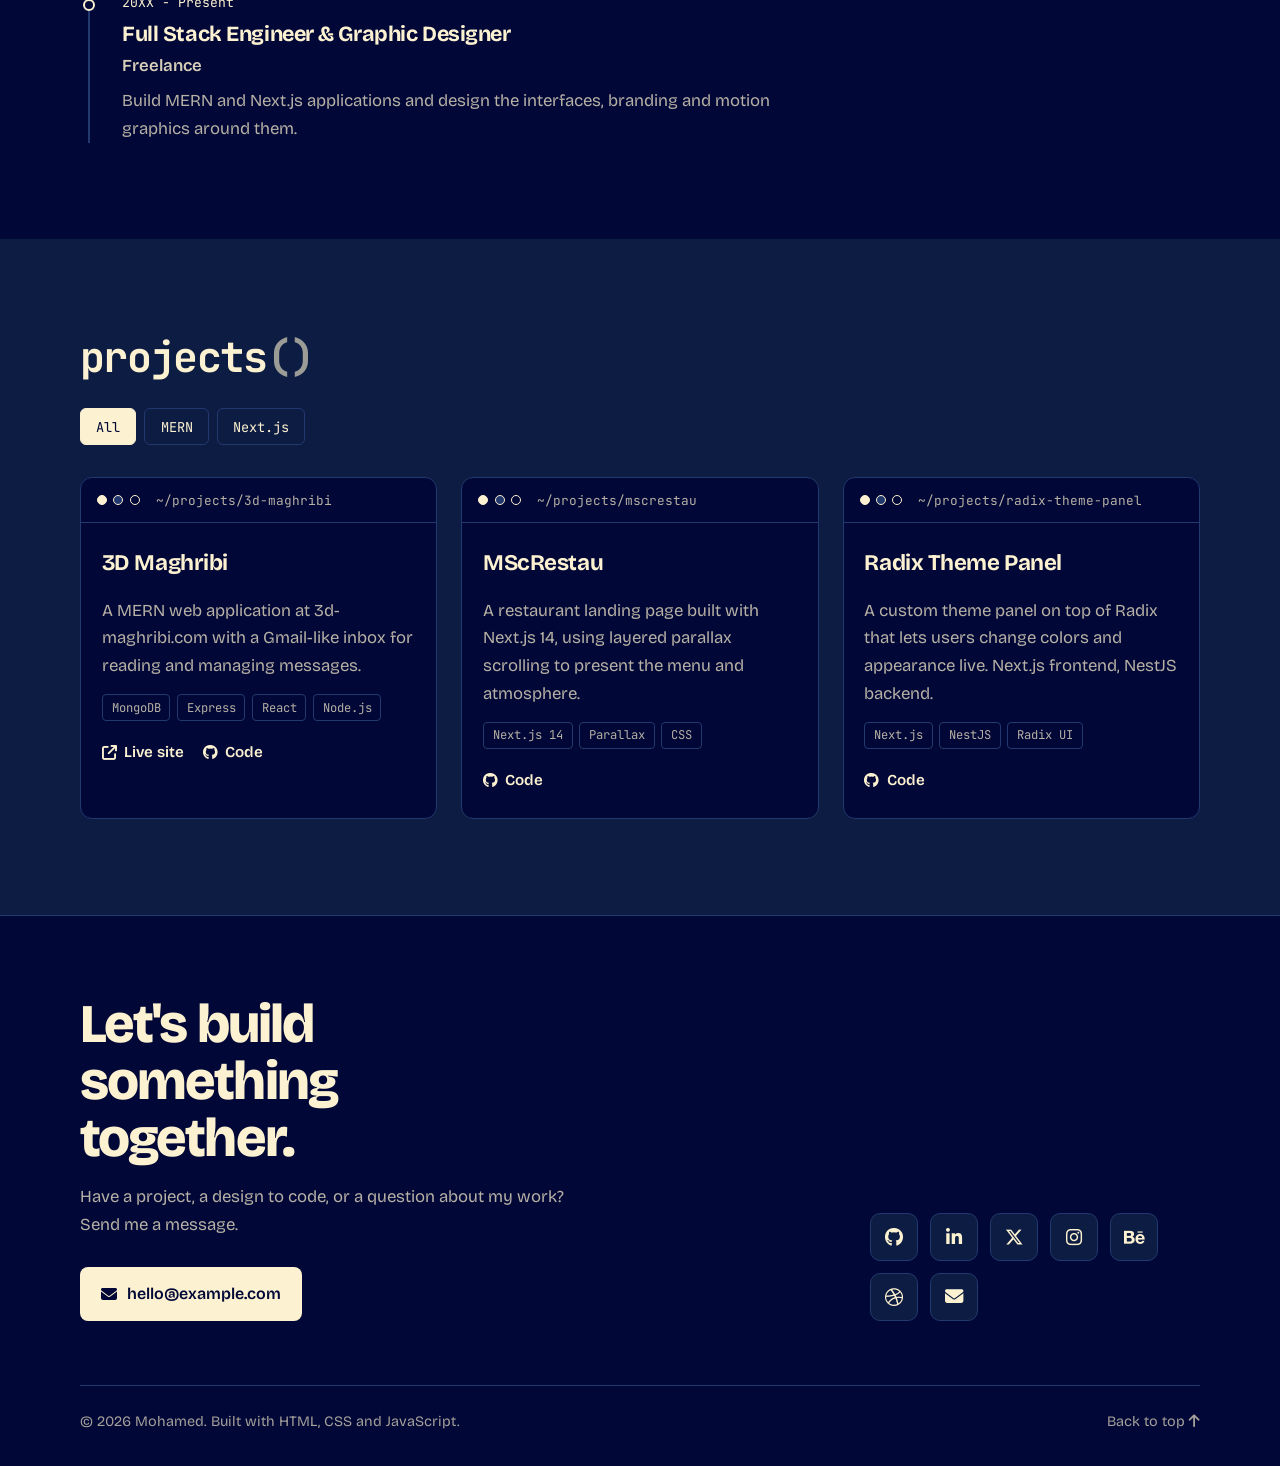
==== commit bdc505d9: "fixes" ====
--- a/portfolio claude/index.html
+++ b/portfolio claude/index.html
@@ -3,7 +3,7 @@
   <head>
     <meta charset="UTF-8" />
     <meta name="viewport" content="width=device-width, initial-scale=1" />
-    <title>Mohamed | Full Stack Engineer &amp; Graphic Designer</title>
+    <title>Mohamed | Full Stack Engineer</title>
     <meta
       name="description"
       content="Portfolio of Mohamed, a full stack engineer and graphic designer from Morocco working with the MERN stack and Next.js."
